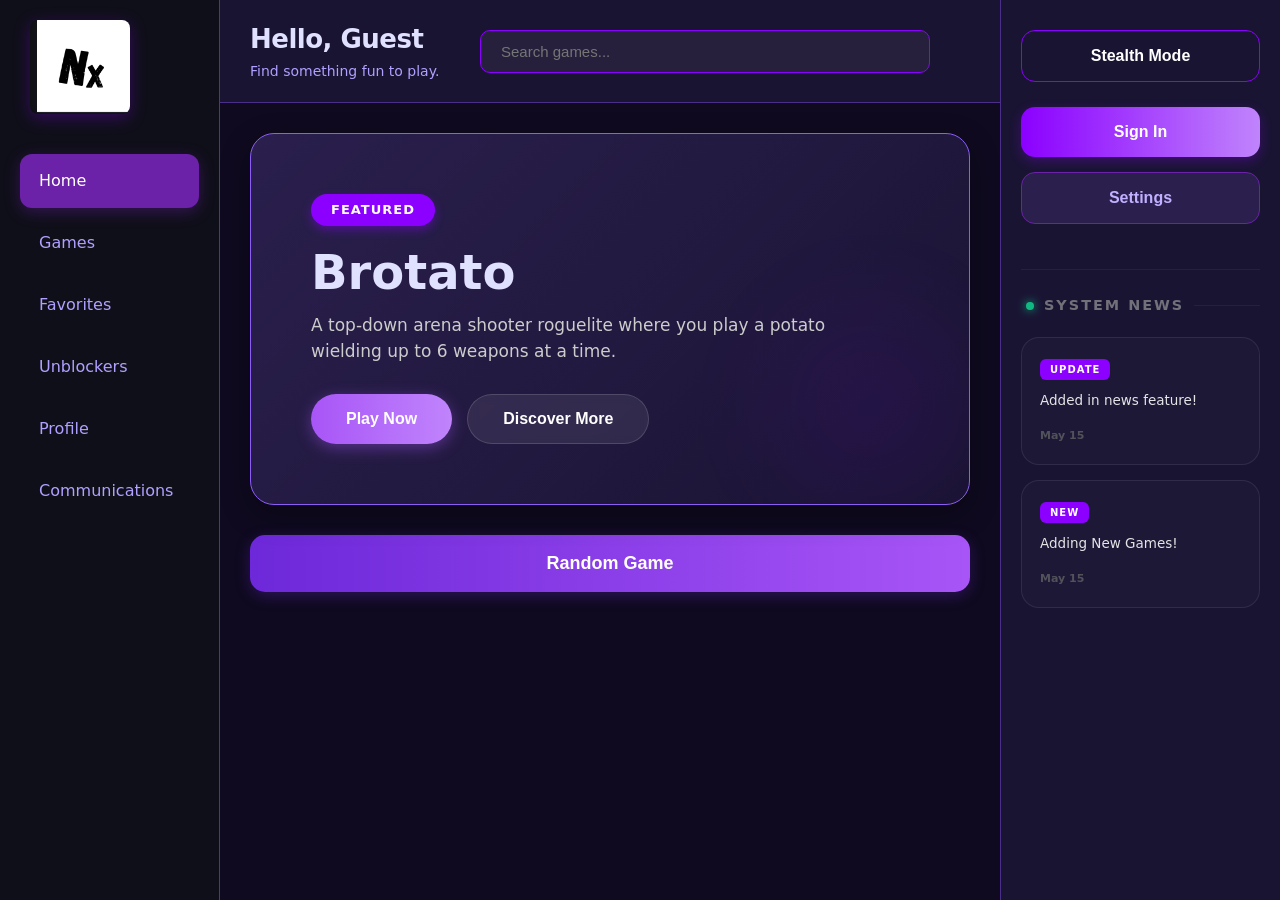
==== index.html @ 10475f33 "Update news items in index.html" ====
<!DOCTYPE html>
<html lang="en">
<head>
  <meta charset="UTF-8">
  <meta name="viewport" content="width=device-width, initial-scale=1.0">
  <title>Null_X</title>
  <link rel="stylesheet" href="CSS/style.css">
</head>
<body>
  <div class="dashboard">
    
    <aside class="left-nav">
      <div class="logo">
        <img src="imgs/Screenshot 2026-01-27 8.17.07 PM.png" alt="Null_X Logo" class="site-logo">
      </div>
      
      <nav>
    <a href="index.html" id="nav-home" class="nav-item active">Home</a>
    <a href="#" id="nav-games" class="nav-item">Games</a>
    <a href="favorites.html" class="nav-item">Favorites</a>
    <a href="unblockers.html" class="nav-item">Unblockers</a>
    <a href="profile/profile.html" class="nav-item">Profile</a>
    <a href="#" id="nav-communications" class="nav-item">Communications</a>
</nav>
    </aside>

    <main class="main-content">
      
      <header class="top-bar">
        <div class="greeting" id="greeting">
          <h1 id="welcome-text">Hello, Guest</h1>
          <p>Find something fun to play.</p>
        </div>
        
        <div class="search-bar">
          <input type="text" id="searchInput" placeholder="Search games...">
        </div>
      </header>

      <section class="hero" id="heroSection">
        <div class="hero-content">
          <span class="badge">Featured</span>
          <h2 id="hero-title">Loading...</h2>
          <p id="hero-desc">Please wait...</p>
          
          <div class="hero-actions">
            <button class="play-btn" id="playFeatured">Play Now</button>
            <button class="secondary-btn">Discover More</button>
          </div>
        </div>
      </section>

      <div class="random-section">
        <button class="quick-action-btn" id="randomBtn">Random Game</button>
      </div>

      <section class="section">
        <div class="game-grid" id="gameGrid">
        </div>
      </section>
    </main>

    <aside class="right-sidebar">
  <button class="cloak-btn" id="stealthOpener">Stealth Mode</button>
  
  <button class="signin-btn" id="signInBtn">Sign In</button>
  <button class="settings-btn" id="settingsBtn">Settings</button>

  <div class="news-sidebar">
    <h3 class="news-title">System News</h3>
    <div class="news-feed" id="newsFeed">
      <div class="news-card">
        <span class="news-tag">Update</span>
        <p>Added in news feature!</p>
        <span class="news-date">May 15</span>
      </div>
      <div class="news-card">
        <span class="news-tag">New</span>
        <p>Adding New Games!</p>
        <span class="news-date">May 15</span>
      </div>
    </div>
  </div>
</aside>
  </div>

  <div id="settingsModal" class="modal-overlay" style="display: none;">
    <div class="modal-box">
      <span class="close-x" id="closeSettings">&times;</span>

      <h1 class="glow">Settings</h1>
      <p class="subtitle">Personalize your Null_X dashboard</p>
      <hr class="settings-divider">

      <div class="setting-section">
        <h3>Appearance</h3>
        <p class="setting-label">Select Theme:</p>
        <div class="theme-grid">
          <div class="theme-card" data-theme="default">
            <div class="preview purple-preview"></div>
            <span>Default Purple</span>
          </div>
          <div class="theme-card" data-theme="midnight">
            <div class="preview midnight-preview"></div>
            <span>Midnight</span>
          </div>
        </div>
      </div>

      <div class="setting-section">
        <h3>Privacy</h3>
        <label for="cloakSelector" class="setting-label">Tab Cloak:</label>
        <select id="cloakSelector" class="settings-input">
          <option value="none">None (Default)</option>
          <option value="Google Classroom">Google Classroom</option>
          <option value="Google Drive">Google Drive</option>
        </select>
      </div>

      <div class="setting-section">
        <h3>Panic Button</h3>
        <div class="panic-inputs">
          <p class="setting-label">Custom Shortcut Key:</p>
          <input type="text" id="panicShortcut" placeholder="Click and press a key..." readonly>
          
          <p class="setting-label">Redirect URL:</p>
          <input type="text" id="panicLink" placeholder="https://classroom.google.com">
          
          <button id="savePanic" class="save-btn">Save Panic Settings</button>
        </div>
      </div>
    </div>
  </div>

  <script type="module" src="JS/main.js"></script>
</body>
</html>
---- CSS/style.css ----
:root {
  --accent: #8b00ff;
  --bg-gradient: linear-gradient(135deg, #0a0a0a, #1a0033);
  --container-bg: rgba(15, 15, 25, 0.95);
  --text: #e0e0e0;
}

/* Base Reset */
* {
  margin: 0;
  padding: 0;
  box-sizing: border-box;
}

body {
  font-family: 'Inter', system-ui, sans-serif;
  background: #0f0a1f;
  color: #e0e0ff;
  min-height: 100vh;
  overflow-x: hidden;
  line-height: 1.5;
  -webkit-font-smoothing: antialiased;
}

.container { 
  border: 2px solid var(--accent) !important; 
  background: var(--container-bg) !important;
}

/* Dashboard Core Layout */
.dashboard {
  display: grid !important;
  grid-template-columns: 220px 1fr 280px;
  min-height: 100vh;
  width: 100%;
  visibility: visible !important;
  position: relative;
}

/* Sidebar Navigation */
.left-nav {
  background: var(--container-bg);
  border-right: 1px solid var(--accent);
  padding: 20px;
  display: flex;
  flex-direction: column;
  height: 100vh;
  position: sticky;
  top: 0;
  z-index: 100;
}

.logo {
  font-size: 28px;
  font-weight: 900;
  margin-bottom: 40px;
  color: #c084fc;
  padding-left: 10px;
  display: flex;
  align-items: center;
  gap: 10px;
}

.site-logo {
  width: 100px;
  height: auto;
  max-width: 100%;
  border-radius: 8px;
  filter: drop-shadow(0 4px 8px rgba(139, 0, 255, 0.3));
  transition: transform 0.3s ease;
}

.site-logo:hover {
  transform: rotate(-3deg) scale(1.05);
}

nav {
  display: flex;
  flex-direction: column;
  gap: 8px;
  flex-grow: 1;
}

.nav-item {
  display: flex;
  align-items: center;
  padding: 14px 18px;
  color: #b0a0ff;
  text-decoration: none;
  border-radius: 12px;
  font-weight: 500;
  transition: all 0.3s ease;
  border: 1px solid transparent;
}

.nav-item:hover {
  background: rgba(107, 33, 168, 0.3);
  color: white;
  border-color: rgba(139, 0, 255, 0.5);
  padding-left: 22px;
}

.nav-item.active {
  background: #6b21a8;
  color: white;
  box-shadow: 0 4px 15px rgba(107, 33, 168, 0.4);
}

/* Main Content Area */
.main-content {
  background: transparent;
  display: flex;
  flex-direction: column;
  width: 100%;
  min-width: 0;
  overflow-y: auto;
  position: relative;
}

.top-bar {
  display: flex;
  align-items: center;
  justify-content: space-between;
  padding: 20px 30px;
  background: #1a1433;
  border-bottom: 1px solid #4b2e8a;
  position: sticky;
  top: 0;
  z-index: 90;
}

.greeting h1 {
  font-size: 26px;
  font-weight: 700;
  letter-spacing: -0.5px;
}

.greeting p {
  color: #b0a0ff;
  font-size: 14px;
  margin-top: 2px;
}

.search-bar {
  flex: 1;
  max-width: 450px;
  margin: 0 40px;
  position: relative;
}

.search-bar input {
  width: 100%;
  padding: 12px 20px;
  background: rgba(255, 255, 255, 0.05);
  border: 1px solid var(--accent);
  color: white;
  border-radius: 10px;
  outline: none;
  font-size: 15px;
  transition: all 0.3s ease;
}

.search-bar input:focus {
  background: rgba(255, 255, 255, 0.08);
  box-shadow: 0 0 15px rgba(139, 0, 255, 0.3);
  border-color: #c084fc;
}

/* Hero Section Styles */
.hero {
  margin: 30px;
  padding: 60px;
  background: linear-gradient(135deg, #2a1f4d 0%, #1a1433 100%);
  border-radius: 24px;
  border: 1px solid #8b5cf6;
  position: relative;
  overflow: hidden;
  box-shadow: 0 10px 30px rgba(0, 0, 0, 0.3);
}

.hero::after {
  content: '';
  position: absolute;
  right: -50px;
  bottom: -50px;
  width: 300px;
  height: 300px;
  background: radial-gradient(circle, var(--accent) 0%, transparent 70%);
  opacity: 0.1;
  filter: blur(40px);
}

.hero-content {
  position: relative;
  z-index: 5;
}

.badge {
  background: var(--accent);
  color: white;
  padding: 6px 20px;
  border-radius: 50px;
  font-size: 13px;
  font-weight: 700;
  text-transform: uppercase;
  letter-spacing: 1px;
  display: inline-block;
  margin-bottom: 20px;
  box-shadow: 0 4px 10px rgba(139, 0, 255, 0.4);
}

.hero h2 {
  font-size: 48px;
  margin-bottom: 15px;
  font-weight: 800;
  line-height: 1.1;
}

.hero p {
  color: #ccc;
  font-size: 17px;
  max-width: 550px;
  margin-bottom: 30px;
}

.hero-actions {
  display: flex;
  gap: 15px;
}

.hero-actions button {
  padding: 15px 35px;
  border-radius: 50px;
  font-weight: 700;
  font-size: 16px;
  cursor: pointer;
  transition: all 0.3s cubic-bezier(0.4, 0, 0.2, 1);
  border: none;
}

.play-btn {
  background: linear-gradient(90deg, #a855f7, #c084fc);
  color: white;
  box-shadow: 0 4px 15px rgba(168, 85, 247, 0.4);
}

.play-btn:hover {
  transform: translateY(-3px) scale(1.02);
  box-shadow: 0 8px 25px rgba(168, 85, 247, 0.6);
}

.secondary-btn {
  background: rgba(255, 255, 255, 0.08);
  color: white;
  border: 1px solid rgba(255, 255, 255, 0.15) !important;
  backdrop-filter: blur(5px);
}

.secondary-btn:hover {
  background: rgba(255, 255, 255, 0.15);
  transform: translateY(-2px);
}

/* Quick Action Row */
.random-section {
  padding: 0 30px 25px;
}

.quick-action-btn {
  width: 100%;
  padding: 18px 24px;
  background: linear-gradient(90deg, #6d28d9, #a855f7);
  border: none;
  border-radius: 15px;
  color: white;
  font-size: 18px;
  font-weight: 700;
  cursor: pointer;
  transition: all 0.3s ease;
  display: flex;
  align-items: center;
  justify-content: center;
  gap: 10px;
  box-shadow: 0 4px 15px rgba(109, 40, 217, 0.3);
}

.quick-action-btn:hover {
  filter: brightness(1.15);
  transform: translateY(-2px);
  box-shadow: 0 6px 20px rgba(109, 40, 217, 0.5);
}

/* Grid & Cards System */
.section-title {
  padding: 0 30px;
  margin: 20px 0 25px;
  font-size: 24px;
  font-weight: 800;
  color: #c084fc;
  display: flex;
  align-items: center;
  gap: 12px;
}

.game-grid, .games-grid {
  display: grid !important;
  grid-template-columns: repeat(auto-fill, minmax(200px, 1fr));
  gap: 25px;
  padding: 0 30px 50px;
  min-height: 200px;
}

.game-card {
  position: relative;
  background: var(--container-bg);
  border: 1px solid rgba(139, 0, 255, 0.3);
  border-radius: 20px;
  height: 170px;
  display: flex;
  flex-direction: column;
  align-items: center;
  justify-content: center;
  cursor: pointer;
  overflow: hidden;
  transition: all 0.4s cubic-bezier(0.175, 0.885, 0.32, 1.275);
  background-clip: padding-box;
}

.game-card:hover {
  transform: translateY(-12px);
  border-color: #8b00ff;
  box-shadow: 0 15px 30px rgba(139, 0, 255, 0.25);
}

.game-card h3 {
  color: white;
  font-size: 1.2rem;
  font-weight: 700;
  text-align: center;
  padding: 0 15px;
  z-index: 2;
}

.game-card p {
  font-size: 0.85rem;
  color: #b0a0ff;
  margin-top: 8px;
  z-index: 2;
}

.game-desc-overlay {
  position: absolute;
  top: 0;
  left: 0;
  width: 100%;
  height: 100%;
  background: rgba(15, 10, 30, 0.98);
  color: #e0e0ff;
  display: flex;
  align-items: center;
  justify-content: center;
  padding: 25px;
  text-align: center;
  font-size: 0.95rem;
  opacity: 0;
  transition: all 0.3s ease;
  z-index: 10;
  backdrop-filter: blur(4px);
}

.game-card:hover .game-desc-overlay {
  opacity: 1;
}

/* Right Sidebar Sidebar */
.right-sidebar {
  background: #1a1433;
  border-left: 1px solid #4b2e8a;
  padding: 30px 20px;
  display: flex;
  flex-direction: column;
  gap: 15px;
  height: 100vh;
  position: sticky;
  top: 0;
}

.signin-btn, .settings-btn {
  width: 100%;
  padding: 16px 20px;
  border: none;
  border-radius: 14px;
  font-size: 16px;
  font-weight: 700;
  cursor: pointer;
  transition: all 0.3s ease;
  display: flex;
  align-items: center;
  justify-content: center;
  gap: 10px;
}

.signin-btn {
  background: linear-gradient(90deg, #8b00ff, #c084fc);
  color: white;
  box-shadow: 0 4px 12px rgba(139, 0, 255, 0.3);
}

.signin-btn:hover {
  transform: translateY(-2px);
  filter: brightness(1.1);
}

.settings-btn {
  background: #2a1f4d;
  color: #c0b0ff;
  border: 1px solid #6b21a8;
}

.settings-btn:hover {
  background: #3b2a66;
  border-color: #8b00ff;
  color: white;
}

/* Modal UI Components */
.modal-overlay {
  display: none;
  position: fixed;
  top: 0;
  left: 0;
  width: 100%;
  height: 100%;
  background: rgba(5, 5, 10, 0.92);
  backdrop-filter: blur(12px);
  z-index: 9999;
  justify-content: center;
  align-items: center;
  padding: 20px;
}

.modal-box {
  background: #120e26;
  border: 2px solid var(--accent);
  padding: 45px;
  border-radius: 28px;
  width: 100%;
  max-width: 600px;
  position: relative;
  box-shadow: 0 0 60px rgba(139, 0, 255, 0.3);
  max-height: 90vh;
  overflow-y: auto;
}

.glow {
  text-shadow: 0 0 15px var(--accent);
  color: white;
  font-size: 2.8rem;
  font-weight: 900;
  margin-bottom: 8px;
  text-align: center;
}

.subtitle {
  color: #b0a0ff;
  text-align: center;
  margin-bottom: 35px;
  font-size: 16px;
}

.settings-divider {
  border: 0;
  border-top: 1px solid rgba(139, 0, 255, 0.2);
  margin: 25px 0;
}

.setting-section {
  text-align: left;
  margin-bottom: 35px;
}

.setting-section h3 {
  font-size: 1.4rem;
  margin-bottom: 18px;
  color: #c084fc;
  font-weight: 700;
}

.setting-label {
  display: block;
  font-size: 15px;
  margin-bottom: 10px;
  color: #e0e0ff;
  font-weight: 500;
}

.settings-input {
  width: 100%;
  padding: 14px;
  background: #0a0a0a;
  border: 1px solid #4b2e8a;
  color: white;
  border-radius: 12px;
  outline: none;
  font-size: 15px;
  transition: border-color 0.3s;
}

.settings-input:focus {
  border-color: var(--accent);
}

.theme-grid {
  display: grid;
  grid-template-columns: 1fr 1fr;
  gap: 25px;
}

.theme-card {
  cursor: pointer;
  border: 2px solid #2a1f4d;
  padding: 18px;
  border-radius: 18px;
  transition: all 0.3s ease;
  background: #1a1433;
  text-align: center;
}

.theme-card:hover {
  border-color: var(--accent);
  background: #251b45;
}

.preview {
  height: 80px;
  border-radius: 12px;
  margin-bottom: 12px;
  box-shadow: inset 0 0 10px rgba(0,0,0,0.5);
}

.purple-preview { 
  background: linear-gradient(135deg, #0a0a0a, #1a0033); 
  border: 1px solid #8b00ff; 
}

.midnight-preview { 
  background: #000; 
  border: 1px solid #fff; 
}

.close-x {
  position: absolute;
  top: 25px;
  right: 30px;
  color: #ff4d4d;
  font-size: 38px;
  cursor: pointer;
  transition: all 0.3s ease;
  line-height: 1;
}

.close-x:hover {
  transform: rotate(90deg) scale(1.1);
  color: #ff0000;
}

/* Panic Logic & Utility */
.panic-inputs {
  display: flex;
  flex-direction: column;
}

.save-btn {
  background: var(--accent);
  color: white;
  padding: 18px;
  border: none;
  border-radius: 14px;
  font-weight: 800;
  font-size: 16px;
  cursor: pointer;
  transition: all 0.3s ease;
  margin-top: 10px;
}

.save-btn:hover {
  background: #a020f0;
  box-shadow: 0 0 25px var(--accent);
  transform: translateY(-2px);
}

/* COMMUNICATIONS MODULE */
.form-wrapper {
  background: #0a0a0a; 
  border: 2px solid var(--accent); 
  border-radius: 25px;
  padding: 40px;
  box-shadow: 0 0 40px rgba(139, 0, 255, 0.25);
  margin: 20px 30px 40px;
  position: relative;
}

.form-title {
  color: var(--accent);
  text-align: center;
  font-size: 2.5rem;
  font-weight: 900;
  margin-bottom: 10px;
  text-transform: uppercase;
  letter-spacing: 3px;
  text-shadow: 0 0 10px rgba(139, 0, 255, 0.5);
}

.form-subtitle {
  text-align: center;
  color: #999;
  font-size: 17px;
  margin-bottom: 40px;
  font-weight: 500;
}

.google-form-iframe {
  border-radius: 16px;
  background: #ffffff; 
  border: none;
  box-shadow: 0 10px 30px rgba(0,0,0,0.5);
  display: block;
}

/* Lockdown System */
#lockdown-overlay {
  background: #000 !important;
  z-index: 1000000 !important;
  position: fixed;
  top: 0;
  left: 0;
  width: 100vw;
  height: 100vh;
  display: flex;
  flex-direction: column;
  justify-content: center;
  align-items: center;
  color: #ff0000;
  font-family: 'Courier New', monospace;
  text-align: center;
}

/* Visibility Utilities */
.hidden {
  display: none !important;
}

/* Global Scrollbar Design */
::-webkit-scrollbar {
  width: 12px;
}

::-webkit-scrollbar-track {
  background: #0a0a0a;
}

::-webkit-scrollbar-thumb {
  background: #2a1f4d;
  border-radius: 10px;
  border: 3px solid #0a0a0a;
  transition: background 0.3s;
}

::-webkit-scrollbar-thumb:hover {
  background: var(--accent);
}

/* Responsive Breakpoints */
@media (max-width: 1200px) {
  .dashboard {
    grid-template-columns: 80px 1fr 260px;
  }
  .logo span, .nav-item span { display: none; }
  .logo { justify-content: center; padding: 0; }
  .nav-item { justify-content: center; padding: 15px; }
}

@media (max-width: 900px) {
  .dashboard {
    grid-template-columns: 1fr;
  }
  .left-nav, .right-sidebar { display: none; }
  .main-content { height: 100vh; }
  .hero { margin: 15px; padding: 30px; }
  .hero h2 { font-size: 32px; }
}

/* Specific UI Utilities - Restoration */
.flex-center { display: flex; align-items: center; justify-content: center; }
.mt-1 { margin-top: 10px; }
.mt-2 { margin-top: 20px; }
.mb-1 { margin-bottom: 10px; }
.mb-2 { margin-bottom: 20px; }
.text-accent { color: var(--accent); }
.bg-dark { background: #0a0a0a; }

/* -------------------------------------------------------------------------- */
/* NEW FEATURES (NEWS SIDEBAR, STEALTH MODE, AND ANIMATIONS) */
/* -------------------------------------------------------------------------- */

/* Stealth Button Styling */
.cloak-btn {
  width: 100%;
  padding: 16px 20px;
  background: transparent;
  border: 1px solid var(--accent);
  color: #fff;
  border-radius: 14px;
  font-size: 16px;
  font-weight: 700;
  cursor: pointer;
  transition: all 0.3s ease;
  display: flex;
  align-items: center;
  justify-content: center;
  gap: 10px;
  margin-bottom: 10px;
}

.cloak-btn:hover {
  background: var(--accent);
  box-shadow: 0 0 20px rgba(139, 0, 255, 0.4);
  transform: translateY(-2px);
}

/* News Sidebar Container */
.news-sidebar {
  margin-top: 30px;
  padding-top: 25px;
  border-top: 1px solid rgba(255, 255, 255, 0.05);
  text-align: left;
}

.news-title {
  font-size: 0.9rem;
  text-transform: uppercase;
  letter-spacing: 2px;
  color: #71717a;
  margin-bottom: 20px;
  padding-left: 5px;
  display: flex;
  align-items: center;
  gap: 10px;
}

.news-title::after {
  content: '';
  flex: 1;
  height: 1px;
  background: rgba(255, 255, 255, 0.05);
}

.news-feed {
  display: flex;
  flex-direction: column;
  gap: 15px;
}

/* Individual News Card */
.news-card {
  background: rgba(255, 255, 255, 0.02);
  border: 1px solid rgba(255, 255, 255, 0.08);
  padding: 18px;
  border-radius: 18px;
  transition: all 0.3s cubic-bezier(0.4, 0, 0.2, 1);
  position: relative;
  overflow: hidden;
}

.news-card:hover {
  border-color: var(--accent);
  background: rgba(139, 0, 255, 0.05);
  transform: translateX(5px);
}

.news-tag {
  font-size: 10px;
  background: var(--accent);
  color: white;
  padding: 3px 10px;
  border-radius: 6px;
  font-weight: 800;
  text-transform: uppercase;
  display: inline-block;
  margin-bottom: 10px;
  letter-spacing: 1px;
}

.news-card p {
  font-size: 13.5px;
  margin-bottom: 12px;
  color: #e4e4e7;
  line-height: 1.5;
}

.news-date {
  font-size: 11px;
  color: #52525b;
  font-weight: 600;
}

/* System Pulse Animation for News Title */
.news-title::before {
  content: '';
  width: 8px;
  height: 8px;
  background: #10b981;
  border-radius: 50%;
  box-shadow: 0 0 10px #10b981;
  animation: pulseNews 2s infinite;
}

@keyframes pulseNews {
  0% { opacity: 1; transform: scale(1); }
  50% { opacity: 0.5; transform: scale(1.2); }
  100% { opacity: 1; transform: scale(1); }
}

/* Generic Fade-In Animation for New Elements */
.news-card, .cloak-btn {
  animation: fadeInUpSmall 0.5s ease-out forwards;
}

@keyframes fadeInUpSmall {
  from { opacity: 0; transform: translateY(10px); }
  to { opacity: 1; transform: translateY(0); }
}

/* End of Master CSS */
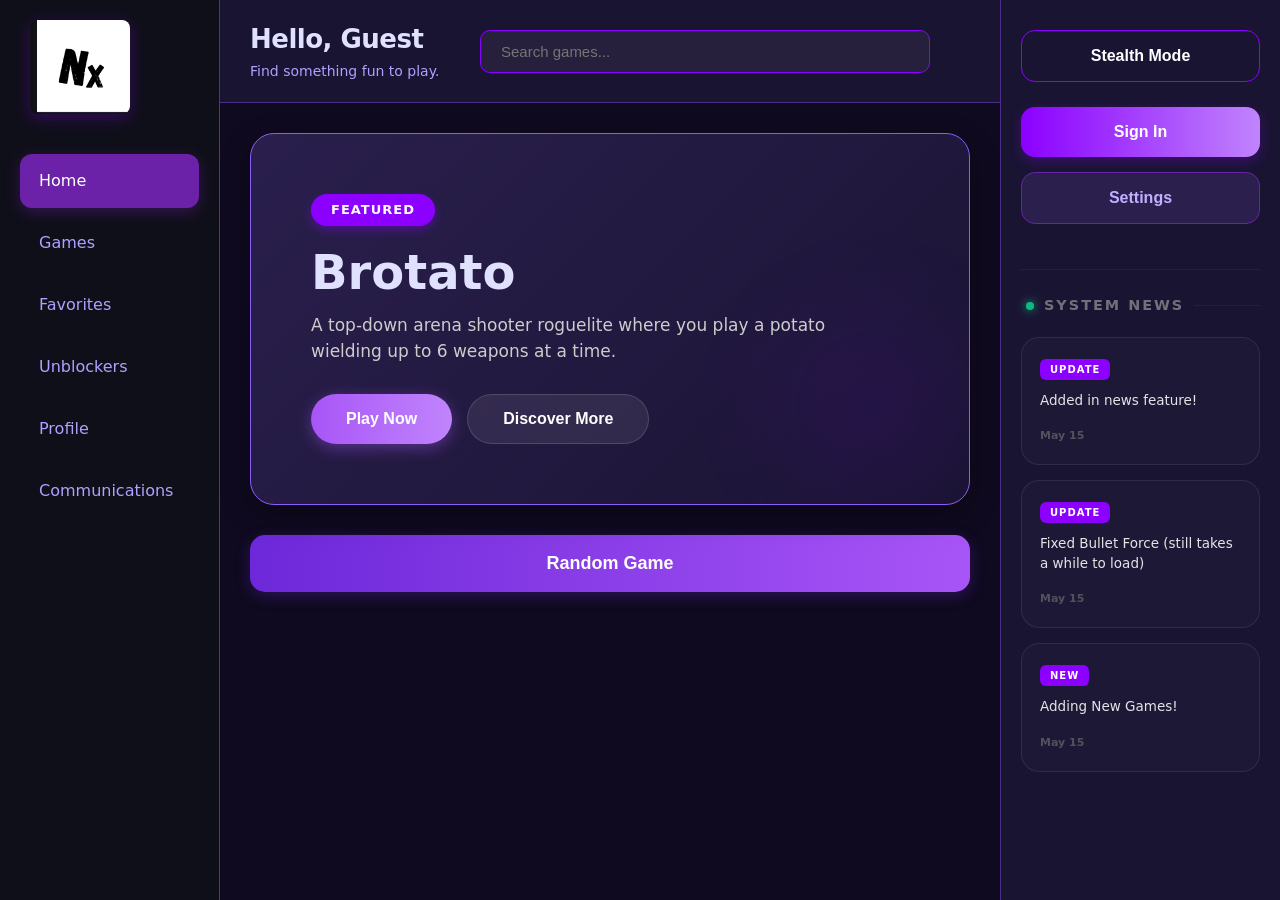
==== commit 47e02204: "Add news card for Bullet Force update Added a news card for the Bullet Force fix." ====
--- a/index.html
+++ b/index.html
@@ -75,6 +75,11 @@
         <span class="news-date">May 15</span>
       </div>
       <div class="news-card">
+        <span class="news-tag">Update</span>
+        <p>Fixed Bullet Force (still takes a while to load)</p>
+        <span class="news-date">May 15</span>
+      </div>
+      <div class="news-card">
         <span class="news-tag">New</span>
         <p>Adding New Games!</p>
         <span class="news-date">May 15</span>
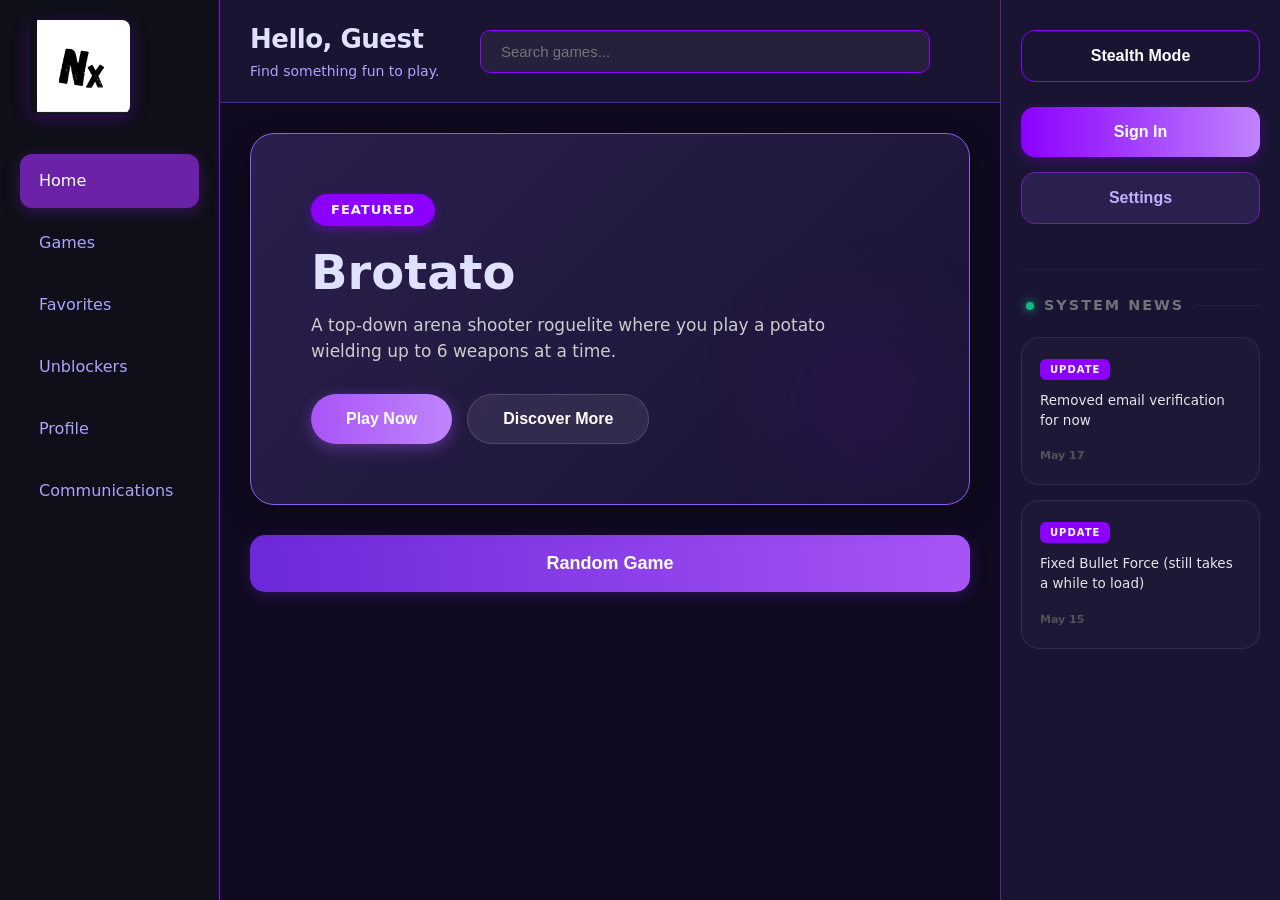
==== commit 468cf3e3: "Update news feed content and remove email verification" ====
--- a/index.html
+++ b/index.html
@@ -71,17 +71,12 @@
     <div class="news-feed" id="newsFeed">
       <div class="news-card">
         <span class="news-tag">Update</span>
-        <p>Added in news feature!</p>
-        <span class="news-date">May 15</span>
+        <p>Removed email verification for now</p>
+        <span class="news-date">May 17</span>
       </div>
       <div class="news-card">
         <span class="news-tag">Update</span>
         <p>Fixed Bullet Force (still takes a while to load)</p>
-        <span class="news-date">May 15</span>
-      </div>
-      <div class="news-card">
-        <span class="news-tag">New</span>
-        <p>Adding New Games!</p>
         <span class="news-date">May 15</span>
       </div>
     </div>
@@ -136,7 +131,11 @@
       </div>
     </div>
   </div>
-
+  
+<div id="gameRunner" class="hidden" style="position: fixed; top: 0; left: 0; width: 100vw; height: 100vh; background: #000; z-index: 99999;">
+    <span id="exitGame" style="position: absolute; top: 20px; right: 30px; color: #ff4d4d; font-size: 50px; font-weight: bold; cursor: pointer; z-index: 100000; text-shadow: 0 0 15px rgba(255, 77, 77, 0.6); transition: 0.3s;">&times;</span>
+    <iframe id="gameFrame" src="" style="width: 100%; height: 100%; border: none;"></iframe>
+</div>
   <script type="module" src="JS/main.js"></script>
 </body>
 </html>
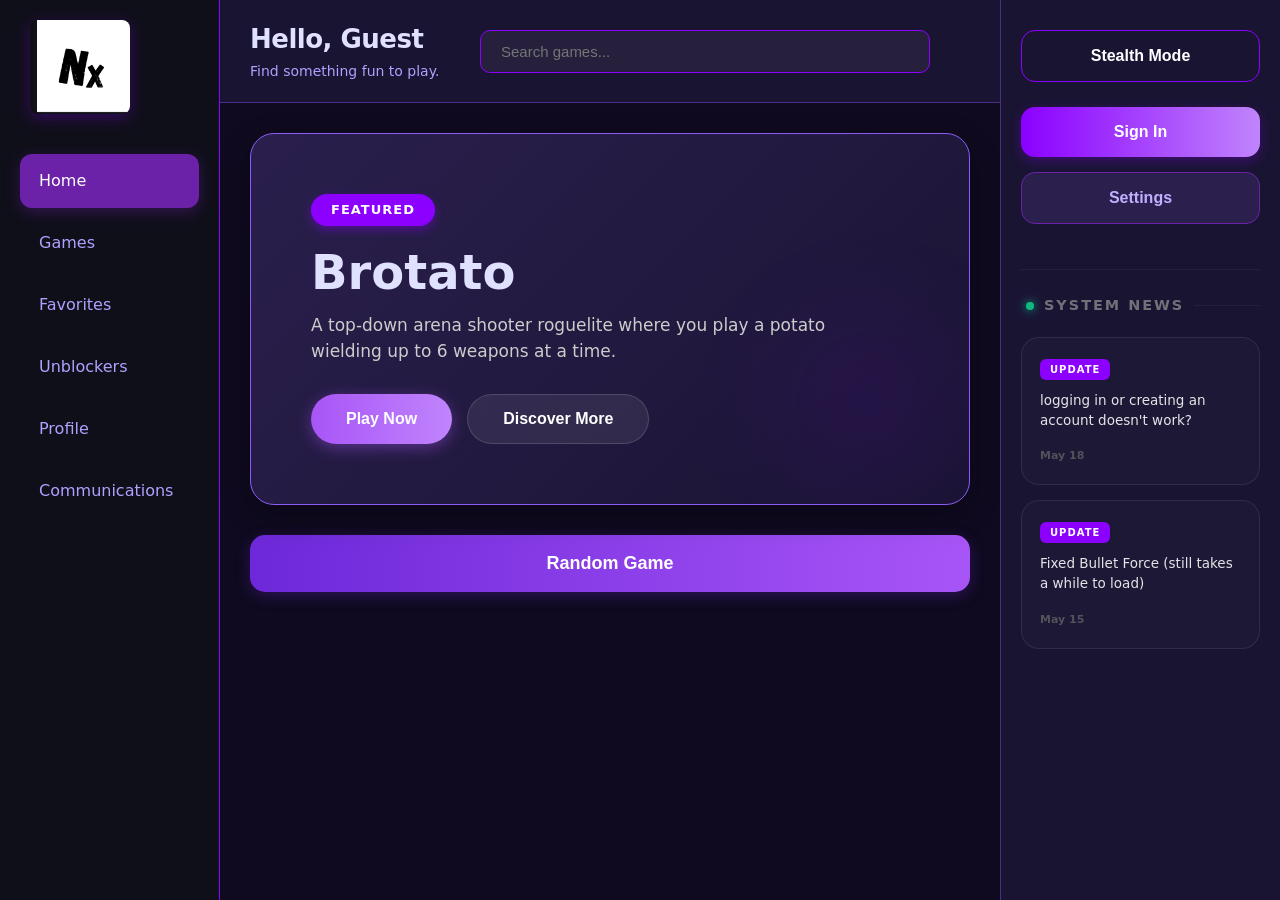
==== commit 4d5d1c54: "Update news card content in index.html" ====
--- a/index.html
+++ b/index.html
@@ -71,8 +71,8 @@
     <div class="news-feed" id="newsFeed">
       <div class="news-card">
         <span class="news-tag">Update</span>
-        <p>Removed email verification for now</p>
-        <span class="news-date">May 17</span>
+        <p>logging in or creating an account doesn't work?</p>
+        <span class="news-date">May 18</span>
       </div>
       <div class="news-card">
         <span class="news-tag">Update</span>
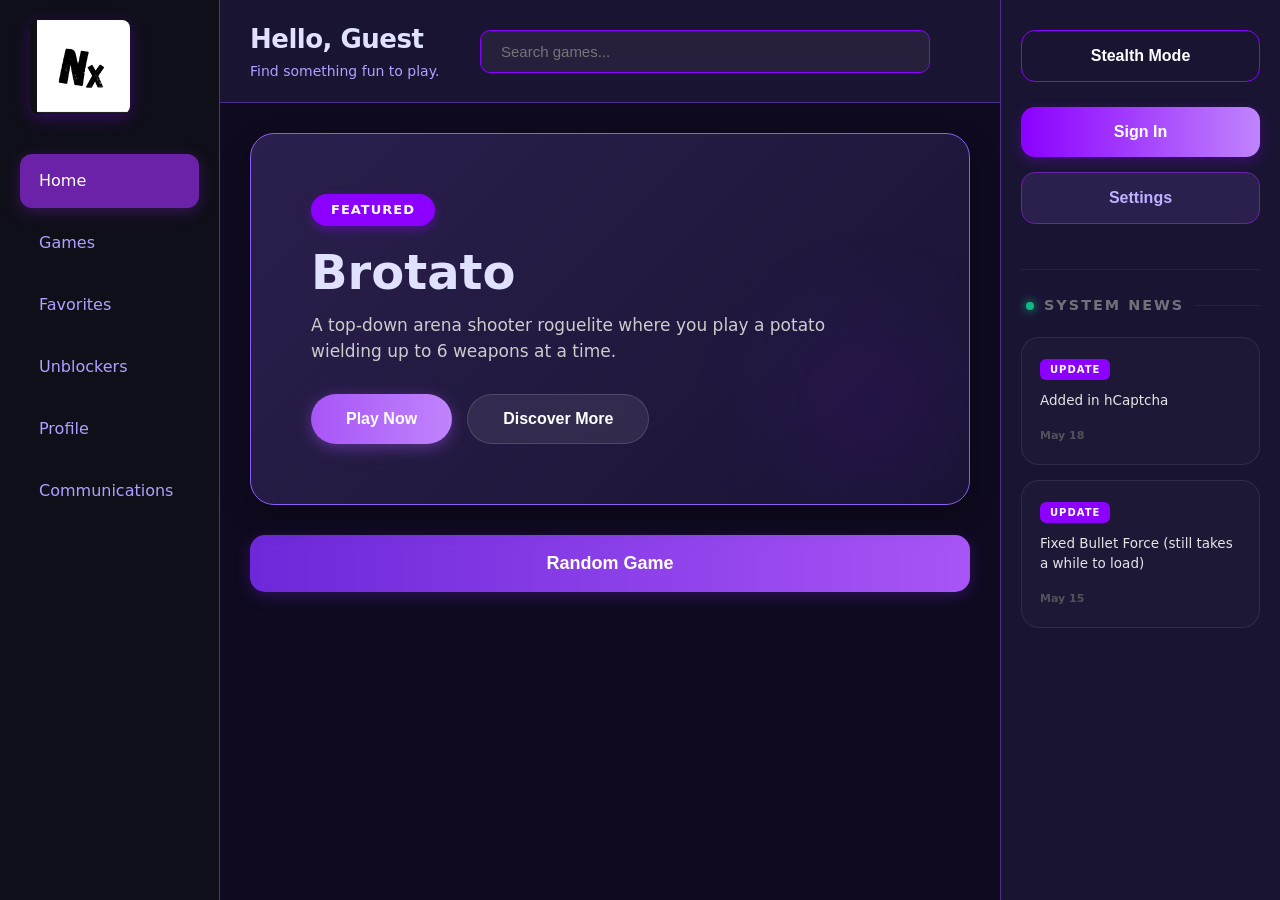
==== commit 52ab20f1: "Update news card message to reflect hCaptcha addition" ====
--- a/index.html
+++ b/index.html
@@ -71,7 +71,7 @@
     <div class="news-feed" id="newsFeed">
       <div class="news-card">
         <span class="news-tag">Update</span>
-        <p>logging in or creating an account doesn't work?</p>
+        <p>Added in hCaptcha</p>
         <span class="news-date">May 18</span>
       </div>
       <div class="news-card">
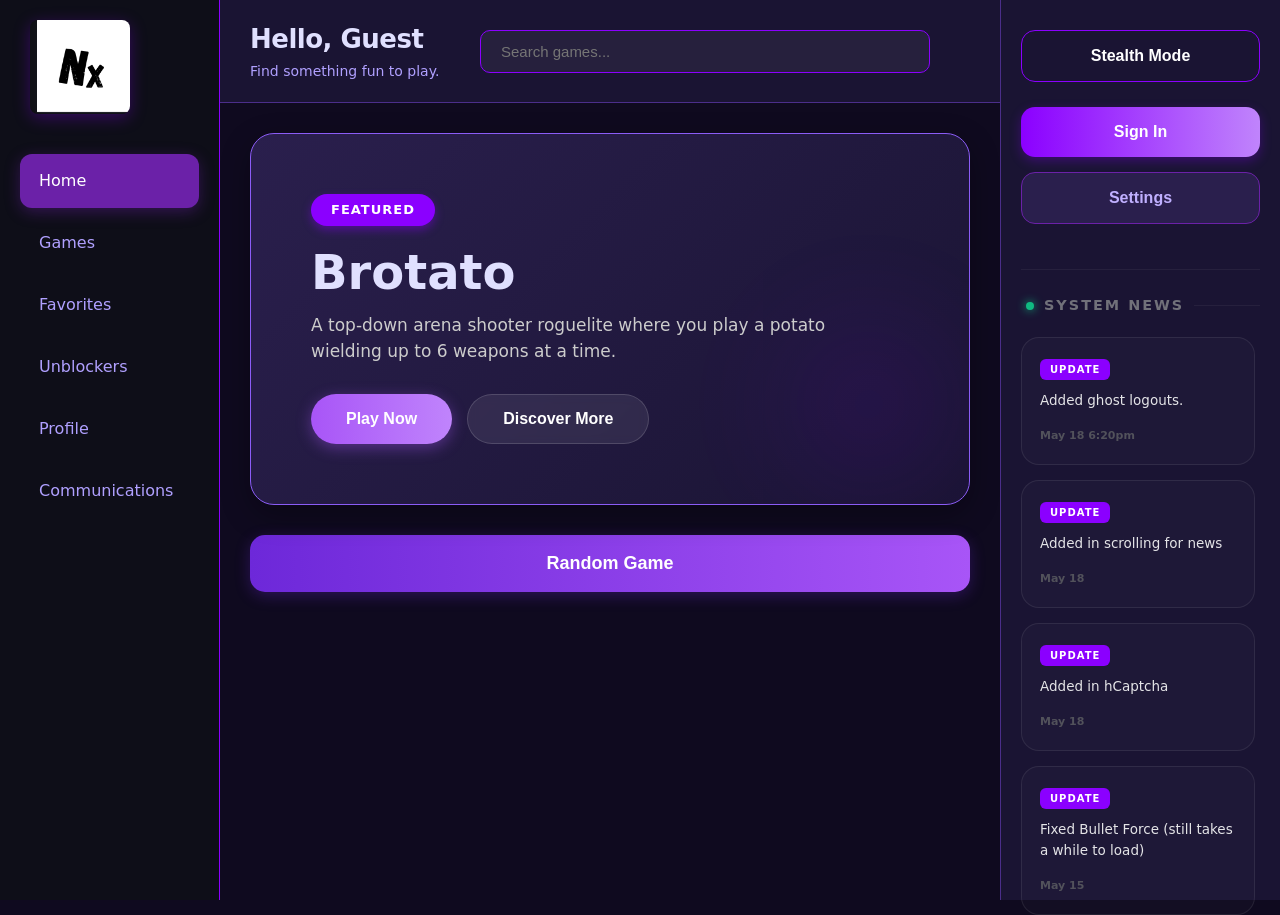
==== commit 34562b00: "Add ghost logouts news update" ====
--- a/index.html
+++ b/index.html
@@ -71,6 +71,16 @@
     <div class="news-feed" id="newsFeed">
       <div class="news-card">
         <span class="news-tag">Update</span>
+        <p>Added ghost logouts.</p>
+        <span class="news-date">May 18 6:20pm</span>
+      </div>
+      <div class="news-card">
+        <span class="news-tag">Update</span>
+        <p>Added in scrolling for news</p>
+        <span class="news-date">May 18</span>
+      </div>
+      <div class="news-card">
+        <span class="news-tag">Update</span>
         <p>Added in hCaptcha</p>
         <span class="news-date">May 18</span>
       </div>
--- a/CSS/style.css
+++ b/CSS/style.css
@@ -734,6 +734,11 @@
   padding-top: 25px;
   border-top: 1px solid rgba(255, 255, 255, 0.05);
   text-align: left;
+  
+  /* FIXED VIEWPORT LAYER CONSTRAINTS */
+  display: flex;
+  flex-direction: column;
+  max-height: calc(100vh - 240px); 
 }
 
 .news-title {
@@ -755,10 +760,36 @@
   background: rgba(255, 255, 255, 0.05);
 }
 
+/* News Feed Container - ENABLED INTERNAL VERTICAL SCROLLBAR ONLY */
 .news-feed {
   display: flex;
   flex-direction: column;
   gap: 15px;
+  
+  /* FIXED ISOLATED SCROLL PROPERTIES */
+  overflow-y: auto;
+  overflow-x: hidden;
+  padding-right: 5px;
+  scroll-behavior: smooth;
+}
+
+/* Custom Scrollbar Interface For The News Area */
+.news-feed::-webkit-scrollbar {
+  width: 6px;
+}
+
+.news-feed::-webkit-scrollbar-track {
+  background: rgba(0, 0, 0, 0.1);
+  border-radius: 4px;
+}
+
+.news-feed::-webkit-scrollbar-thumb {
+  background: var(--accent);
+  border-radius: 4px;
+}
+
+.news-feed::-webkit-scrollbar-thumb:hover {
+  background: #c084fc;
 }
 
 /* Individual News Card */
@@ -770,6 +801,7 @@
   transition: all 0.3s cubic-bezier(0.4, 0, 0.2, 1);
   position: relative;
   overflow: hidden;
+  flex-shrink: 0; /* Prevents card templates from squishing under max-height restrictions */
 }
 
 .news-card:hover {
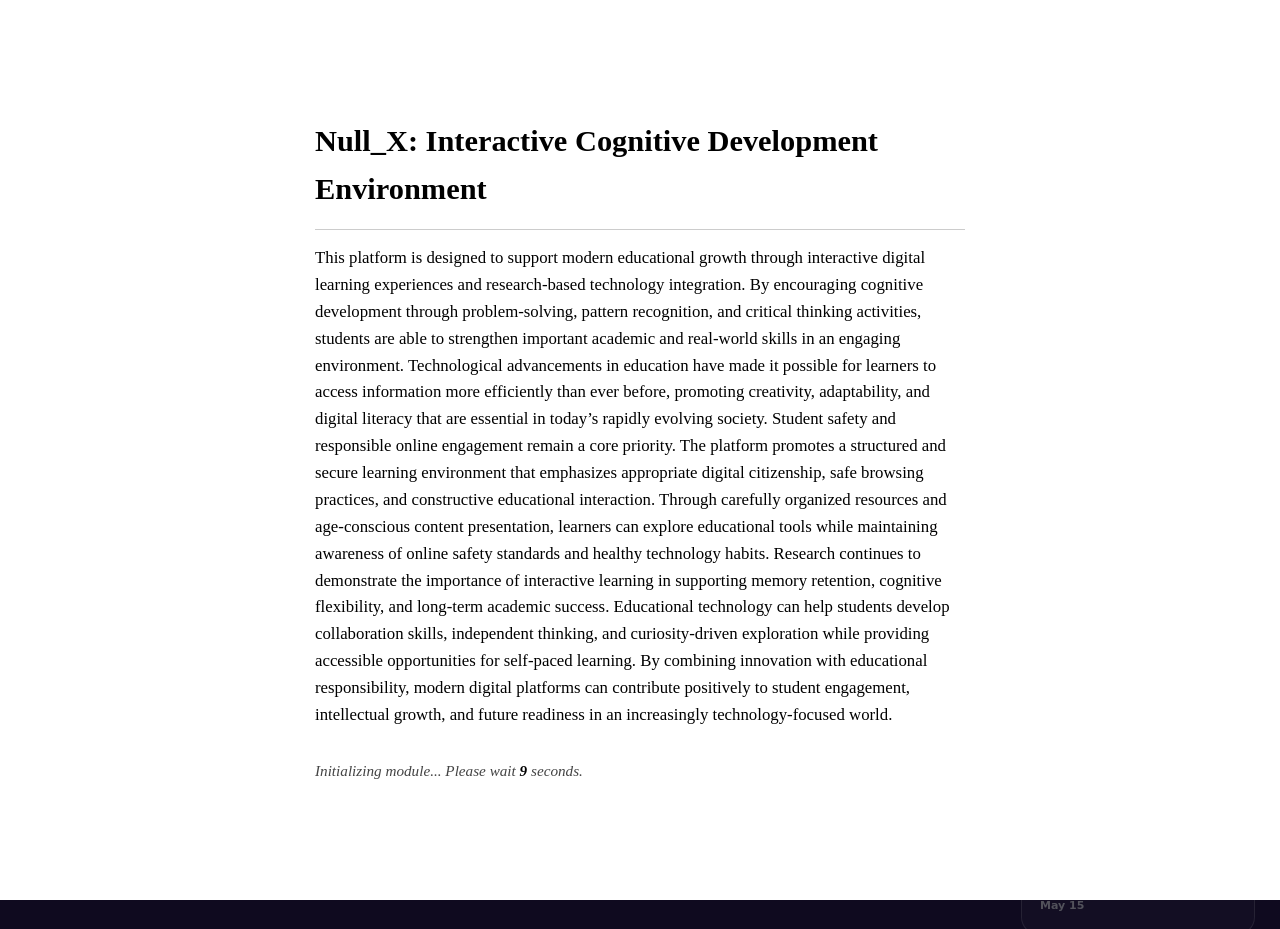
==== commit 45a7a8a4: "Revise educational platform description in index.html Updated the description of the educational pla" ====
--- a/index.html
+++ b/index.html
@@ -7,6 +7,21 @@
   <link rel="stylesheet" href="CSS/style.css">
 </head>
 <body>
+
+  <div id="educational-cloak">
+    <div class="educational-content">
+        <h1>Null_X: Interactive Cognitive Development Environment</h1>
+        <hr style="border: 0; border-top: 1px solid #ccc; margin: 15px 0;">
+        <p>This platform is designed to support modern educational growth through interactive digital learning experiences and research-based technology integration. By encouraging cognitive development through problem-solving, pattern recognition, and critical thinking activities, students are able to strengthen important academic and real-world skills in an engaging environment. Technological advancements in education have made it possible for learners to access information more efficiently than ever before, promoting creativity, adaptability, and digital literacy that are essential in today’s rapidly evolving society.
+
+Student safety and responsible online engagement remain a core priority. The platform promotes a structured and secure learning environment that emphasizes appropriate digital citizenship, safe browsing practices, and constructive educational interaction. Through carefully organized resources and age-conscious content presentation, learners can explore educational tools while maintaining awareness of online safety standards and healthy technology habits.
+
+Research continues to demonstrate the importance of interactive learning in supporting memory retention, cognitive flexibility, and long-term academic success. Educational technology can help students develop collaboration skills, independent thinking, and curiosity-driven exploration while providing accessible opportunities for self-paced learning. By combining innovation with educational responsibility, modern digital platforms can contribute positively to student engagement, intellectual growth, and future readiness in an increasingly technology-focused world.</p>
+        
+        <div class="timer-subtext">Initializing module... Please wait <span id="cloak-timer">10</span> seconds.</div>
+    </div>
+  </div>
+
   <div class="dashboard">
     
     <aside class="left-nav">
@@ -15,13 +30,13 @@
       </div>
       
       <nav>
-    <a href="index.html" id="nav-home" class="nav-item active">Home</a>
-    <a href="#" id="nav-games" class="nav-item">Games</a>
-    <a href="favorites.html" class="nav-item">Favorites</a>
-    <a href="unblockers.html" class="nav-item">Unblockers</a>
-    <a href="profile/profile.html" class="nav-item">Profile</a>
-    <a href="#" id="nav-communications" class="nav-item">Communications</a>
-</nav>
+        <a href="index.html" id="nav-home" class="nav-item active">Home</a>
+        <a href="#" id="nav-games" class="nav-item">Games</a>
+        <a href="favorites.html" class="nav-item">Favorites</a>
+        <a href="unblockers.html" class="nav-item">Unblockers</a>
+        <a href="profile/profile.html" class="nav-item">Profile</a>
+        <a href="#" id="nav-communications" class="nav-item">Communications</a>
+      </nav>
     </aside>
 
     <main class="main-content">
@@ -55,43 +70,42 @@
       </div>
 
       <section class="section">
-        <div class="game-grid" id="gameGrid">
-        </div>
+        <div class="game-grid" id="gameGrid"></div>
       </section>
     </main>
 
     <aside class="right-sidebar">
-  <button class="cloak-btn" id="stealthOpener">Stealth Mode</button>
-  
-  <button class="signin-btn" id="signInBtn">Sign In</button>
-  <button class="settings-btn" id="settingsBtn">Settings</button>
+      <button class="cloak-btn" id="stealthOpener">Stealth Mode</button>
+      
+      <button class="signin-btn" id="signInBtn">Sign In</button>
+      <button class="settings-btn" id="settingsBtn">Settings</button>
 
-  <div class="news-sidebar">
-    <h3 class="news-title">System News</h3>
-    <div class="news-feed" id="newsFeed">
-      <div class="news-card">
-        <span class="news-tag">Update</span>
-        <p>Added ghost logouts.</p>
-        <span class="news-date">May 18 6:20pm</span>
+      <div class="news-sidebar">
+        <h3 class="news-title">System News</h3>
+        <div class="news-feed" id="newsFeed">
+          <div class="news-card">
+            <span class="news-tag">Update</span>
+            <p>Added ghost logouts.</p>
+            <span class="news-date">May 18 6:20pm</span>
+          </div>
+          <div class="news-card">
+            <span class="news-tag">Update</span>
+            <p>Added in scrolling for news</p>
+            <span class="news-date">May 18</span>
+          </div>
+          <div class="news-card">
+            <span class="news-tag">Update</span>
+            <p>Streamlined authentication & credentials.</p>
+            <span class="news-date">May 18</span>
+          </div>
+          <div class="news-card">
+            <span class="news-tag">Update</span>
+            <p>Fixed Bullet Force (still takes a while to load)</p>
+            <span class="news-date">May 15</span>
+          </div>
+        </div>
       </div>
-      <div class="news-card">
-        <span class="news-tag">Update</span>
-        <p>Added in scrolling for news</p>
-        <span class="news-date">May 18</span>
-      </div>
-      <div class="news-card">
-        <span class="news-tag">Update</span>
-        <p>Added in hCaptcha</p>
-        <span class="news-date">May 18</span>
-      </div>
-      <div class="news-card">
-        <span class="news-tag">Update</span>
-        <p>Fixed Bullet Force (still takes a while to load)</p>
-        <span class="news-date">May 15</span>
-      </div>
-    </div>
-  </div>
-</aside>
+    </aside>
   </div>
 
   <div id="settingsModal" class="modal-overlay" style="display: none;">
@@ -114,6 +128,16 @@
             <div class="preview midnight-preview"></div>
             <span>Midnight</span>
           </div>
+        </div>
+      </div>
+
+      <div class="setting-section">
+        <h3>Startup Environment</h3>
+        <div style="display: flex; align-items: center; gap: 10px; margin-top: 10px;">
+          <input type="checkbox" id="toggle-study-cloak" style="cursor: pointer; width: 18px; height: 18px;">
+          <label for="toggle-study-cloak" class="setting-label" style="margin: 0; cursor: pointer; font-size: 0.95rem;">
+            Disable Academic Splash Screen on Launch
+          </label>
         </div>
       </div>
 
@@ -142,10 +166,11 @@
     </div>
   </div>
   
-<div id="gameRunner" class="hidden" style="position: fixed; top: 0; left: 0; width: 100vw; height: 100vh; background: #000; z-index: 99999;">
+  <div id="gameRunner" class="hidden" style="position: fixed; top: 0; left: 0; width: 100vw; height: 100vh; background: #000; z-index: 99999;">
     <span id="exitGame" style="position: absolute; top: 20px; right: 30px; color: #ff4d4d; font-size: 50px; font-weight: bold; cursor: pointer; z-index: 100000; text-shadow: 0 0 15px rgba(255, 77, 77, 0.6); transition: 0.3s;">&times;</span>
     <iframe id="gameFrame" src="" style="width: 100%; height: 100%; border: none;"></iframe>
-</div>
+  </div>
+
   <script type="module" src="JS/main.js"></script>
 </body>
 </html>
--- a/CSS/style.css
+++ b/CSS/style.css
@@ -863,4 +863,65 @@
   to { opacity: 1; transform: translateY(0); }
 }
 
+/* -------------------------------------------------------------------------- */
+/* UPDATED: FULLSCREEN CLINICAL WHITE ACADEMIC CLOAK OVERLAY                  */
+/* -------------------------------------------------------------------------- */
+#educational-cloak {
+  position: fixed;
+  top: 0;
+  left: 0;
+  width: 100vw;
+  height: 100vh;
+  background-color: #ffffff !important;   /* Solid medical crisp white */
+  background: #ffffff !important;         /* Lock out backdrop variables */
+  z-index: 2147483647 !important;         /* Absolute top window priority */
+  display: flex;
+  justify-content: center;
+  align-items: center;
+  font-family: 'Times New Roman', Times, serif; /* High educational credibility */
+  padding: 40px;
+  box-sizing: border-box;
+  transition: opacity 0.5s ease, visibility 0.5s ease;
+  overflow: hidden;
+}
+
+.educational-content {
+  max-width: 650px;
+  text-align: left;
+  line-height: 1.6;
+  background: transparent !important;
+}
+
+/* Crisp high-contrast academic typography configuration */
+.educational-content h1 {
+  font-size: 1.9rem;
+  margin: 0 0 12px 0;
+  color: #000000 !important;              /* Solid plain black */
+  font-weight: bold;
+}
+
+.educational-content p {
+  font-size: 1.05rem;
+  margin: 0 0 16px 0;
+  color: #000000 !important;              /* Solid plain black */
+}
+
+.educational-content strong {
+  color: #000000 !important;
+  font-weight: bold;
+}
+
+.timer-subtext {
+  font-style: italic;
+  font-size: 0.95rem;
+  color: #444444 !important;              /* Deep slate gray for subtext metrics */
+  margin-top: 30px;
+  font-family: 'Times New Roman', Times, serif;
+}
+
+.timer-subtext span {
+  color: #000000 !important;
+  font-weight: bold;
+}
+
 /* End of Master CSS */
